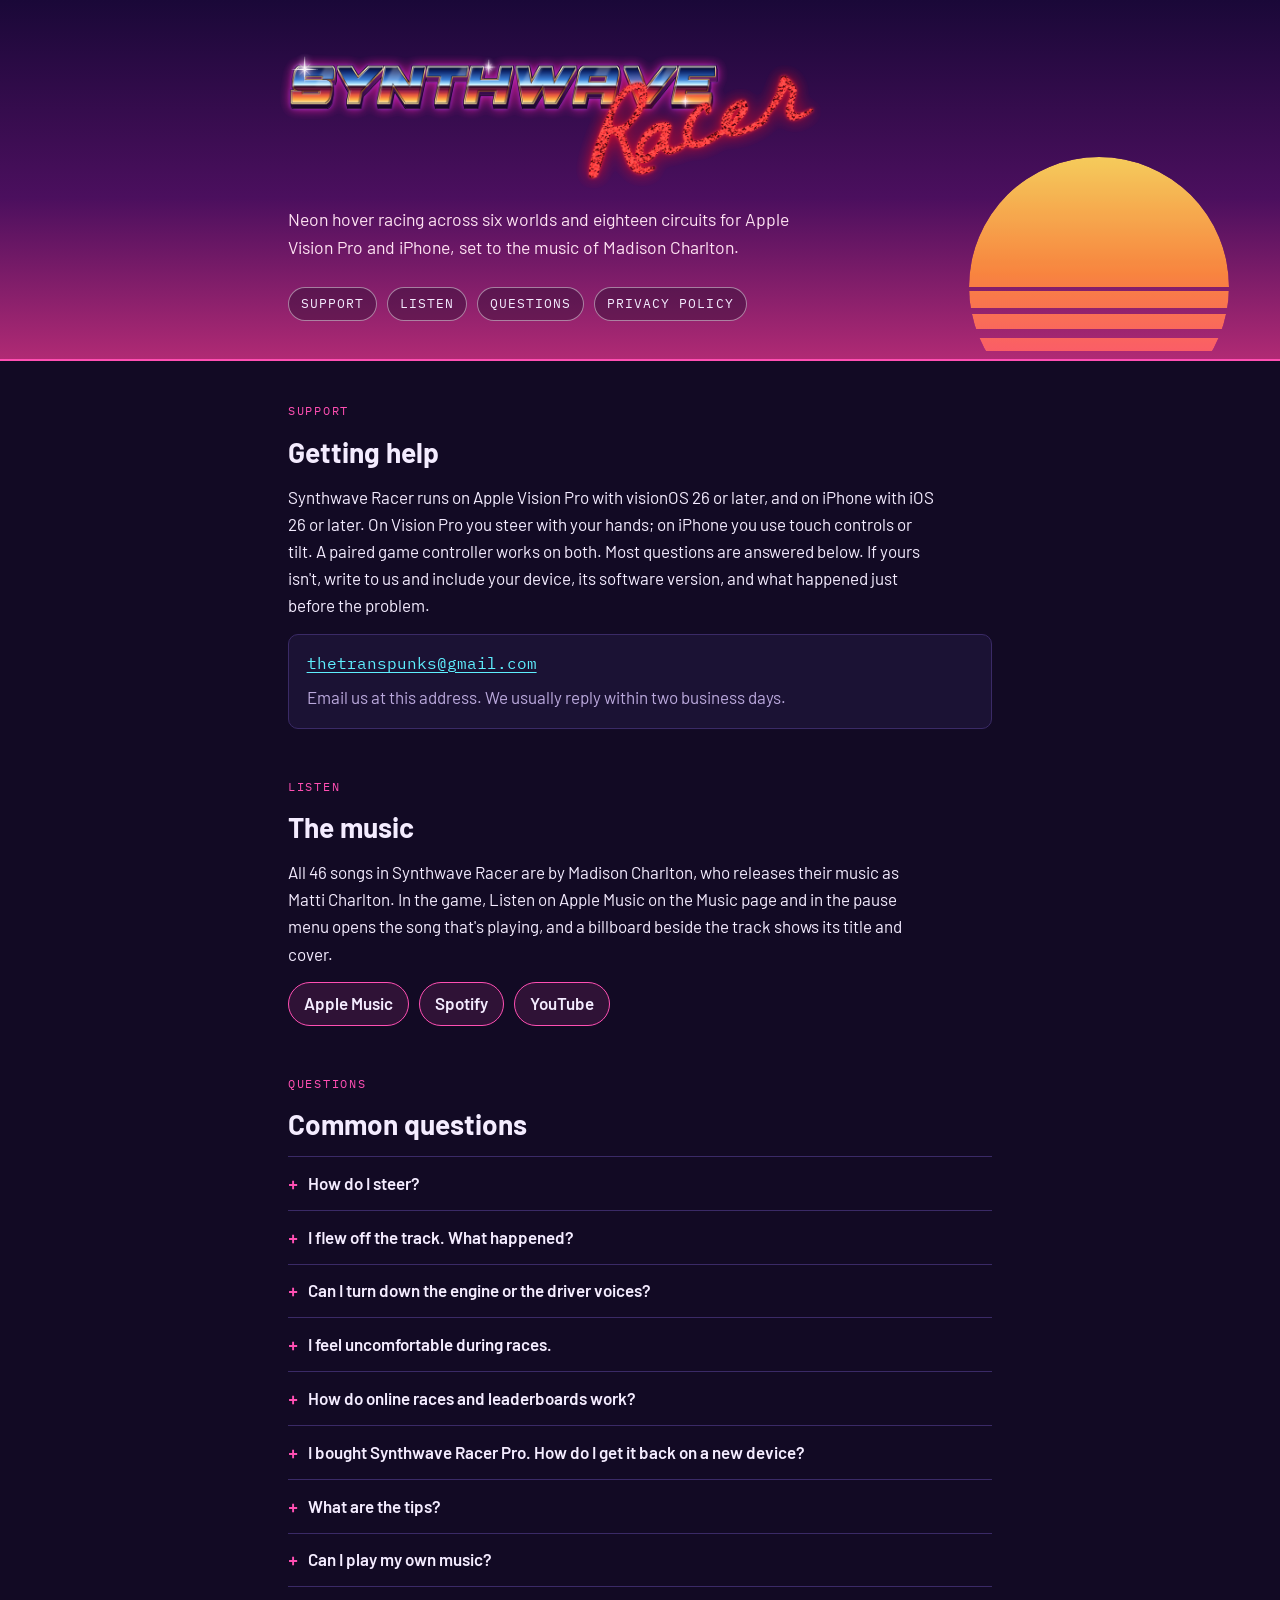
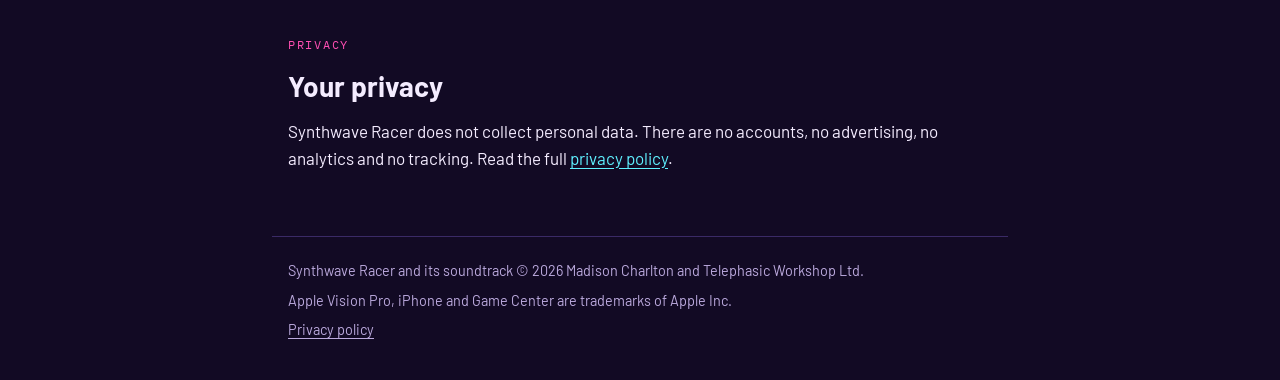
==== synthwave-racer/index.html @ 2fcea4d2 "Synthwave Racer support and privacy pages" ====
<!doctype html>
<html lang="en">
<head>
<meta charset="utf-8">
<meta name="viewport" content="width=device-width, initial-scale=1, viewport-fit=cover">
<title>Synthwave Racer · Support</title>
<meta name="description" content="Support, common questions and privacy policy for Synthwave Racer, neon hover racing for Apple Vision Pro and iPhone by Madison Charlton.">
<link rel="preconnect" href="https://fonts.googleapis.com">
<link rel="preconnect" href="https://fonts.gstatic.com" crossorigin>
<link rel="stylesheet" href="https://fonts.googleapis.com/css2?family=Barlow:ital,wght@0,400;0,500;0,600;0,700;1,400&family=IBM+Plex+Mono:wght@400;500&display=swap">
<link rel="stylesheet" href="style.css">
</head>
<body>
<header class="mast">
  <div class="sun" aria-hidden="true"></div>
  <div class="mast-inner">
    <h1 class="logo"><img src="wordmark.png" alt="Synthwave Racer" width="1200" height="307"></h1>
    <p class="tagline">Neon hover racing across six worlds and eighteen circuits for Apple Vision Pro and iPhone, set to the music of Madison Charlton.</p>
    <nav class="nav" aria-label="Sections">
      <a href="#support">Support</a>
      <a href="#listen">Listen</a>
      <a href="#faq">Questions</a>
      <a href="privacy/">Privacy policy</a>
    </nav>
  </div>
</header>

<main>
  <section id="support">
    <p class="eyebrow">Support</p>
    <h2>Getting help</h2>
    <p>Synthwave Racer runs on Apple Vision Pro with visionOS 26 or later, and on iPhone with iOS 26 or later. On Vision Pro you steer with your hands; on iPhone you use touch controls or tilt. A paired game controller works on both. Most questions are answered below. If yours isn't, write to us and include your device, its software version, and what happened just before the problem.</p>
    <div class="contact">
      <a class="addr" href="mailto:thetranspunks@gmail.com?subject=Synthwave%20Racer%20support">thetranspunks@gmail.com</a>
      <p class="muted">Email us at this address. We usually reply within two business days.</p>
    </div>
  </section>

  <section id="listen">
    <p class="eyebrow">Listen</p>
    <h2>The music</h2>
    <p>All 46 songs in Synthwave Racer are by Madison Charlton, who releases their music as Matti Charlton. In the game, Listen on Apple Music on the Music page and in the pause menu opens the song that's playing, and a billboard beside the track shows its title and cover.</p>
    <div class="listen">
      <a href="https://music.apple.com/us/artist/matti-charlton/1497270224" rel="noopener">Apple Music</a>
      <a href="https://open.spotify.com/artist/44xqmwgZfmMACrwjZJknc6" rel="noopener">Spotify</a>
      <a href="https://www.youtube.com/channel/UCbT2FtDQLdFI-yCMMT5DQ4A" rel="noopener">YouTube</a>
    </div>
  </section>

  <section id="faq">
    <p class="eyebrow">Questions</p>
    <h2>Common questions</h2>
    <div>
      <details>
        <summary>How do I steer?</summary>
        <div>
          <p><strong>Apple Vision Pro:</strong> hold your hands out in front of you as if on a wheel and tilt them to steer. With Speed Assist on (the default) the craft handles thrust: pinch with your left hand to brake and with your right hand to use an item. Touch your right thumb to your middle finger to jump, and your left thumb to your middle finger to switch between the cockpit and the chase view. Ring-finger pinches look behind you (right) and sound your horn (left). With Speed Assist off, pinch right for thrust and pinch left to brake; your left middle finger jumps, your left ring finger uses an item, your right middle finger switches the view and your right ring finger looks behind you. If you'd rather not use hand tracking, choose Pinch &amp; Drag in Settings: pinch and slide your hand to steer.</p>
          <p><strong>iPhone:</strong> put your left thumb anywhere on the left half of the screen and slide to steer, hold Brake on the right to slow down, and tap Jump to clear ramps and gaps. Hold the look-back button to see behind you, and tap Switch view to change between the cockpit and the chase view. In Settings you can switch to a throttle you hold yourself, or to tilt steering, where you turn the iPhone like a wheel. Settings also changes how see-through the controls are and swaps them for left-handed play.</p>
          <p><strong>Game controller:</strong> left stick steers, right trigger is thrust, left trigger brakes, A uses your item, B jumps, Y switches the view, X looks behind you, clicking the right stick sounds your horn, and Menu pauses.</p>
        </div>
      </details>
      <details>
        <summary>I flew off the track. What happened?</summary>
        <div>
          <p>Where a stretch of road has no barrier, the edge is real. If you drive or jump off it, you drop, the view dims, and you're put back on the road a moment later. You lose a little time but stay in the race.</p>
        </div>
      </details>
      <details>
        <summary>Can I turn down the engine or the driver voices?</summary>
        <div>
          <p>Yes. In Settings, under Sound, the music, the engine, the race effects and the driver voices each have their own switch and level.</p>
        </div>
      </details>
      <details>
        <summary>I feel uncomfortable during races.</summary>
        <div>
          <p>On Vision Pro, open Settings in the game and raise Comfort. That darkens the edges of your view in fast turns. You can also turn on the steering wheel guide, lower the race speed class, or switch to the chase view, which some people find steadier. Stop playing and take a break if you feel unwell.</p>
        </div>
      </details>
      <details>
        <summary>How do online races and leaderboards work?</summary>
        <div>
          <p>Online play and leaderboards use Apple Game Center. Sign in to Game Center in the Settings app on your Vision Pro or iPhone. Your best times on each of the 18 circuits go to that circuit's leaderboard, and online races match you with other players through Game Center.</p>
        </div>
      </details>
      <details>
        <summary>I bought Synthwave Racer Pro. How do I get it back on a new device?</summary>
        <div>
          <p>Open the Artist page or Settings in the game and choose Restore Purchases. Use the same Apple Account you bought it with.</p>
        </div>
      </details>
      <details>
        <summary>What are the tips?</summary>
        <div>
          <p>Tips are optional in-app purchases that support Madison Charlton's music and art. They don't unlock anything, and the game plays the same whether you tip or not. Payments are handled by Apple. To ask for a refund, use Apple's <a href="https://reportaproblem.apple.com" rel="noopener">Report a Problem</a> page.</p>
        </div>
      </details>
      <details>
        <summary>Can I play my own music?</summary>
        <div>
          <p>Yes. On the Music page choose Import your music and pick audio files. Imported songs stay on your device. The built-in soundtrack is Madison Charlton's own catalogue. On the same page you can shuffle everything, play only the soundtrack or only your own music, or pick the song a race starts with. Otherwise each circuit opens with its own theme song.</p>
        </div>
      </details>
    </div>
  </section>

  <section id="privacy">
    <p class="eyebrow">Privacy</p>
    <h2>Your privacy</h2>
    <p>Synthwave Racer does not collect personal data. There are no accounts, no advertising, no analytics and no tracking. Read the full <a href="privacy/">privacy policy</a>.</p>
  </section>
</main>

<footer>
  <span>Synthwave Racer and its soundtrack © 2026 Madison Charlton and Telephasic Workshop Ltd.</span>
  <span>Apple Vision Pro, iPhone and Game Center are trademarks of Apple Inc.</span>
  <span><a href="privacy/">Privacy policy</a></span>
</footer>
</body>
</html>
---- synthwave-racer/style.css ----
:root {
  --night: #120a24;
  --panel: #1b1234;
  --line: #3a2a66;
  --ink: #f4ecff;
  --muted: #bba9dd;
  --pink: #ff4fb3;
  --cyan: #5ff0ff;
  --sun-top: #ffd65c;
  --sun-low: #ff3d8b;
  --font-body: "Barlow", system-ui, -apple-system, "Segoe UI", sans-serif;
  --font-mono: "IBM Plex Mono", ui-monospace, "SF Mono", Menlo, monospace;
  color-scheme: dark;
}
* { box-sizing: border-box; }
html { scroll-padding-top: 1rem; }
body {
  margin: 0;
  background: var(--night);
  color: var(--ink);
  font-family: var(--font-body);
  font-size: 1.0625rem;
  line-height: 1.6;
}
img { max-width: 100%; }
a { color: var(--cyan); text-underline-offset: 3px; }
a:hover { color: var(--ink); }
a:focus-visible, button:focus-visible { outline: 2px solid var(--cyan); outline-offset: 3px; border-radius: 4px; }

.mast {
  position: relative;
  overflow: hidden;
  background: linear-gradient(180deg, #1a0838 0%, #4b0f5e 55%, #b02a74 100%);
  border-bottom: 2px solid var(--pink);
}
.mast-inner {
  position: relative;
  z-index: 2;
  max-width: 46rem;
  margin: 0 auto;
  padding: 3.2rem max(16px, env(safe-area-inset-right, 0px)) 2.4rem max(16px, env(safe-area-inset-left, 0px));
}
.mast.small .mast-inner { padding-block: 2rem 1.6rem; }
.sun {
  position: absolute;
  z-index: 1;
  right: max(4%, 16px);
  bottom: -16%;
  width: min(42vw, 260px);
  aspect-ratio: 1;
  border-radius: 50%;
  background: linear-gradient(180deg, var(--sun-top) 0%, #ff8a3d 45%, var(--sun-low) 100%);
  -webkit-mask: linear-gradient(180deg, #000 0 50%, transparent 50% 51.5%, #000 51.5% 58%, transparent 58% 60.5%, #000 60.5% 66%, transparent 66% 69.5%, #000 69.5% 74.5%, transparent 74.5% 79%, #000 79% 83%, transparent 83% 88.5%, #000 88.5% 91.5%, transparent 91.5% 100%);
  mask: linear-gradient(180deg, #000 0 50%, transparent 50% 51.5%, #000 51.5% 58%, transparent 58% 60.5%, #000 60.5% 66%, transparent 66% 69.5%, #000 69.5% 74.5%, transparent 74.5% 79%, #000 79% 83%, transparent 83% 88.5%, #000 88.5% 91.5%, transparent 91.5% 100%);
  box-shadow: 0 0 90px rgba(255, 90, 160, 0.55);
  opacity: 0.95;
}
.mast.small .sun { width: min(30vw, 170px); }
@media (max-width: 560px) {
  .mast-inner { padding-bottom: 8rem; }
  .mast.small .mast-inner { padding-bottom: 6rem; }
  .sun { width: 150px; bottom: -8%; right: 50%; transform: translateX(50%); }
  .mast.small .sun { width: 110px; }
}
.logo { margin: 0; line-height: 0; }
.logo img { display: block; width: min(100%, 34rem); height: auto; margin-left: -0.6rem; }
.mast.small .logo img { width: min(100%, 22rem); }
.tagline { margin: 0.9rem 0 0; max-width: 34rem; color: #ffe3f3; font-size: 1.1rem; }
.nav { display: flex; flex-wrap: wrap; gap: 0.6rem; margin-top: 1.6rem; }
.nav a {
  font-family: var(--font-mono);
  font-size: 0.82rem;
  letter-spacing: 0.08em;
  text-transform: uppercase;
  text-decoration: none;
  color: var(--ink);
  border: 1px solid rgba(255, 255, 255, 0.45);
  padding: 0.35rem 0.75rem;
  border-radius: 999px;
  background: rgba(18, 10, 36, 0.35);
}
.nav a:hover { border-color: var(--cyan); color: var(--cyan); }

main {
  max-width: 46rem;
  margin: 0 auto;
  padding: 2.5rem max(16px, env(safe-area-inset-right, 0px)) 4rem max(16px, env(safe-area-inset-left, 0px));
  display: grid;
  gap: 3rem;
}
section { display: grid; gap: 0.9rem; min-width: 0; }
.eyebrow {
  font-family: var(--font-mono);
  font-size: 0.78rem;
  letter-spacing: 0.14em;
  text-transform: uppercase;
  color: var(--pink);
  margin: 0;
}
h1.title, h2 { font-size: 1.75rem; line-height: 1.2; margin: 0; font-weight: 700; text-wrap: balance; }
h3 { font-size: 1.15rem; margin: 0.6rem 0 0; font-weight: 600; color: var(--cyan); text-wrap: balance; }
p, li { max-width: 65ch; margin: 0; }
ul { margin: 0; padding-left: 1.2rem; display: grid; gap: 0.4rem; }
.muted { color: var(--muted); }

.contact {
  border: 1px solid var(--line);
  background: var(--panel);
  border-radius: 10px;
  padding: 1rem 1.1rem;
  display: grid;
  gap: 0.5rem;
}
.addr { font-family: var(--font-mono); font-size: 1rem; word-break: break-all; }

.listen { display: flex; flex-wrap: wrap; gap: 0.6rem; }
.listen a {
  text-decoration: none;
  color: var(--ink);
  font-weight: 600;
  border: 1px solid var(--pink);
  padding: 0.45rem 0.95rem;
  border-radius: 999px;
  background: rgba(255, 79, 179, 0.12);
}
.listen a:hover { color: var(--cyan); border-color: var(--cyan); }

details { border-top: 1px solid var(--line); padding-block: 0.8rem; }
details:last-of-type { border-bottom: 1px solid var(--line); }
summary { cursor: pointer; font-weight: 600; list-style: none; display: flex; gap: 0.6rem; align-items: baseline; }
summary::-webkit-details-marker { display: none; }
summary::before { content: "+"; font-family: var(--font-mono); color: var(--pink); width: 1ch; flex: none; }
details[open] summary::before { content: "\2212"; }
details > div { padding: 0.6rem 0 0 1.6rem; display: grid; gap: 0.6rem; }

.policy-meta { font-family: var(--font-mono); font-size: 0.85rem; color: var(--muted); }
.facts { display: grid; grid-template-columns: repeat(auto-fit, minmax(12.5rem, 1fr)); gap: 0.75rem; }
.fact { border-left: 2px solid var(--pink); padding: 0.2rem 0 0.2rem 0.8rem; min-width: 0; }
.fact strong { display: block; font-size: 0.95rem; }
.fact span { color: var(--muted); font-size: 0.92rem; }

footer {
  border-top: 1px solid var(--line);
  max-width: 46rem;
  margin: 0 auto;
  padding: 1.4rem max(16px, env(safe-area-inset-right, 0px)) 2.4rem max(16px, env(safe-area-inset-left, 0px));
  color: var(--muted);
  font-size: 0.9rem;
  display: grid;
  gap: 0.4rem;
}
footer a { color: var(--muted); }
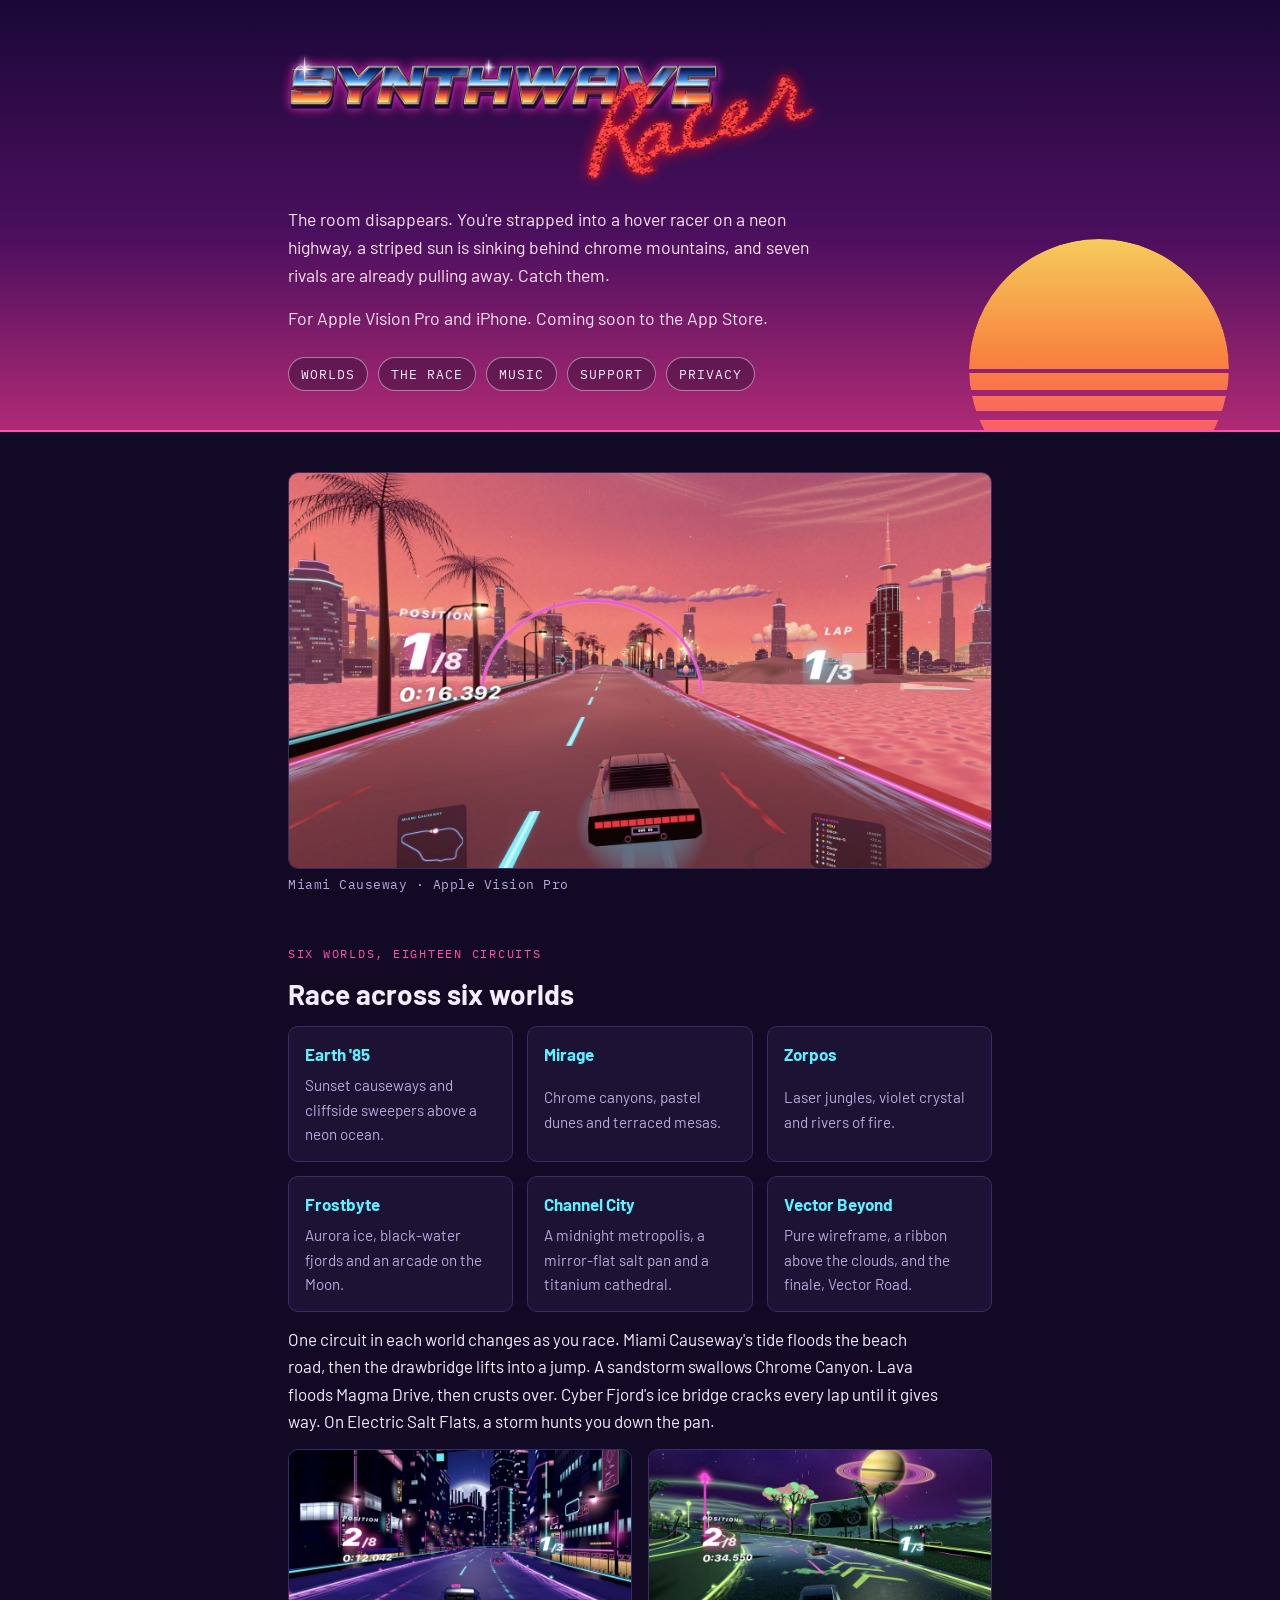
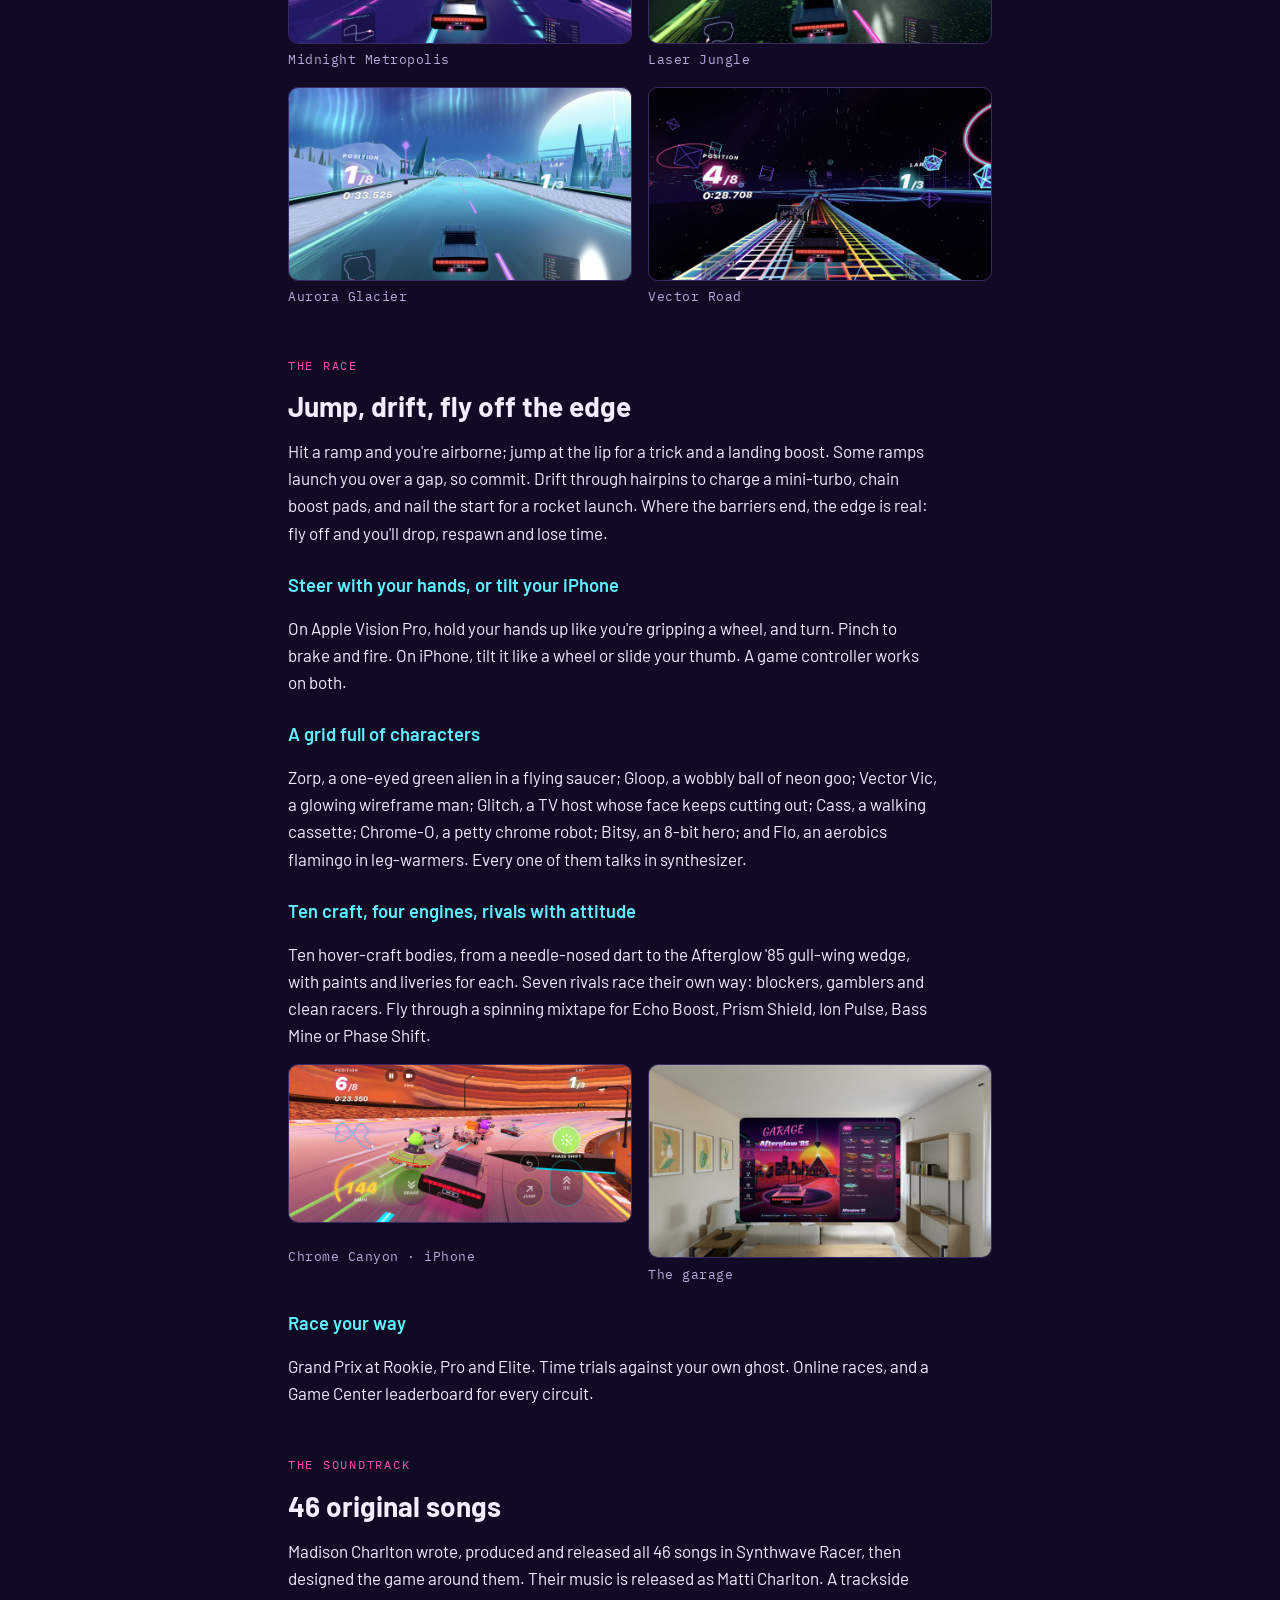
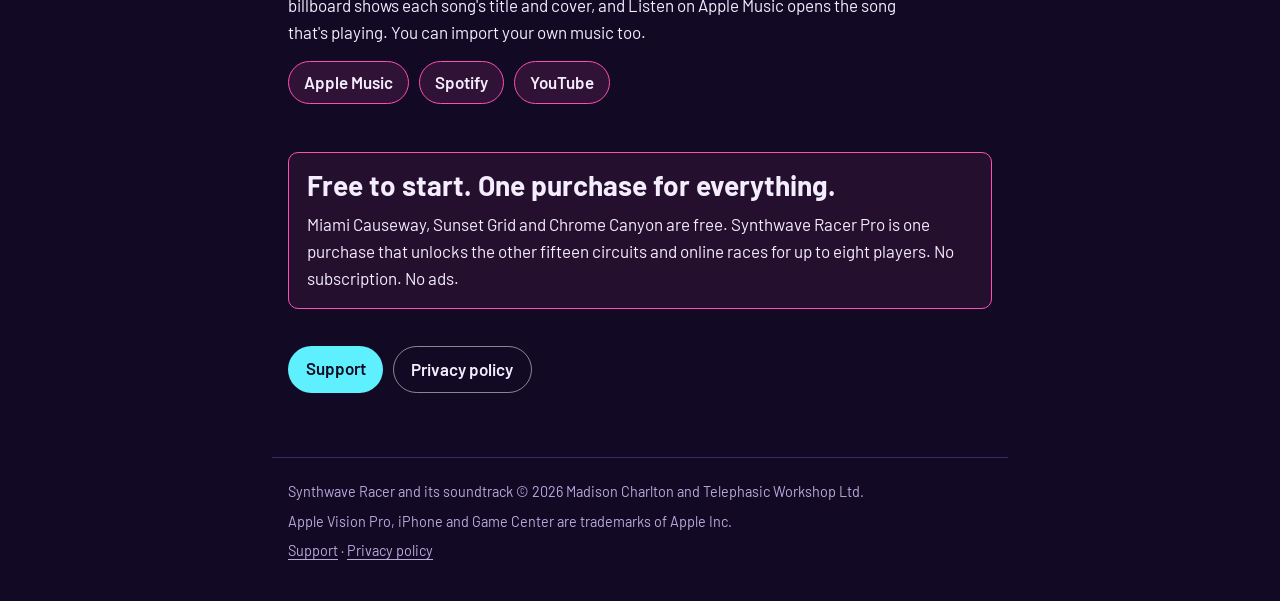
==== commit 6fb2370f: "Separate game page, support page and privacy page" ====
--- a/synthwave-racer/index.html
+++ b/synthwave-racer/index.html
@@ -3,8 +3,11 @@
 <head>
 <meta charset="utf-8">
 <meta name="viewport" content="width=device-width, initial-scale=1, viewport-fit=cover">
-<title>Synthwave Racer · Support</title>
-<meta name="description" content="Support, common questions and privacy policy for Synthwave Racer, neon hover racing for Apple Vision Pro and iPhone by Madison Charlton.">
+<title>Synthwave Racer · Neon hover racing for Apple Vision Pro and iPhone</title>
+<meta name="description" content="Six worlds, eighteen circuits and 46 original synthwave songs by Madison Charlton. Neon hover racing for Apple Vision Pro and iPhone.">
+<meta property="og:title" content="Synthwave Racer">
+<meta property="og:description" content="Six worlds, eighteen circuits and 46 original synthwave songs. Neon hover racing for Apple Vision Pro and iPhone.">
+<meta property="og:image" content="img/miami.jpg">
 <link rel="preconnect" href="https://fonts.googleapis.com">
 <link rel="preconnect" href="https://fonts.gstatic.com" crossorigin>
 <link rel="stylesheet" href="https://fonts.googleapis.com/css2?family=Barlow:ital,wght@0,400;0,500;0,600;0,700;1,400&family=IBM+Plex+Mono:wght@400;500&display=swap">
@@ -15,31 +18,66 @@
   <div class="sun" aria-hidden="true"></div>
   <div class="mast-inner">
     <h1 class="logo"><img src="wordmark.png" alt="Synthwave Racer" width="1200" height="307"></h1>
-    <p class="tagline">Neon hover racing across six worlds and eighteen circuits for Apple Vision Pro and iPhone, set to the music of Madison Charlton.</p>
+    <p class="tagline">The room disappears. You're strapped into a hover racer on a neon highway, a striped sun is sinking behind chrome mountains, and seven rivals are already pulling away. Catch them.</p>
+    <p class="tagline">For Apple Vision Pro and iPhone. Coming soon to the App Store.</p>
     <nav class="nav" aria-label="Sections">
-      <a href="#support">Support</a>
-      <a href="#listen">Listen</a>
-      <a href="#faq">Questions</a>
-      <a href="privacy/">Privacy policy</a>
+      <a href="#worlds">Worlds</a>
+      <a href="#race">The race</a>
+      <a href="#music">Music</a>
+      <a href="support/">Support</a>
+      <a href="privacy/">Privacy</a>
     </nav>
   </div>
 </header>
 
 <main>
-  <section id="support">
-    <p class="eyebrow">Support</p>
-    <h2>Getting help</h2>
-    <p>Synthwave Racer runs on Apple Vision Pro with visionOS 26 or later, and on iPhone with iOS 26 or later. On Vision Pro you steer with your hands; on iPhone you use touch controls or tilt. A paired game controller works on both. Most questions are answered below. If yours isn't, write to us and include your device, its software version, and what happened just before the problem.</p>
-    <div class="contact">
-      <a class="addr" href="mailto:thetranspunks@gmail.com?subject=Synthwave%20Racer%20support">thetranspunks@gmail.com</a>
-      <p class="muted">Email us at this address. We usually reply within two business days.</p>
+  <figure class="shot">
+    <img src="img/miami.jpg" alt="A hover racer on Miami Causeway at sunset, on Apple Vision Pro" width="1600" height="900">
+    <figcaption>Miami Causeway · Apple Vision Pro</figcaption>
+  </figure>
+
+  <section id="worlds">
+    <p class="eyebrow">Six worlds, eighteen circuits</p>
+    <h2>Race across six worlds</h2>
+    <div class="worlds">
+      <div class="world"><strong>Earth '85</strong><span>Sunset causeways and cliffside sweepers above a neon ocean.</span></div>
+      <div class="world"><strong>Mirage</strong><span>Chrome canyons, pastel dunes and terraced mesas.</span></div>
+      <div class="world"><strong>Zorpos</strong><span>Laser jungles, violet crystal and rivers of fire.</span></div>
+      <div class="world"><strong>Frostbyte</strong><span>Aurora ice, black-water fjords and an arcade on the Moon.</span></div>
+      <div class="world"><strong>Channel City</strong><span>A midnight metropolis, a mirror-flat salt pan and a titanium cathedral.</span></div>
+      <div class="world"><strong>Vector Beyond</strong><span>Pure wireframe, a ribbon above the clouds, and the finale, Vector Road.</span></div>
+    </div>
+    <p>One circuit in each world changes as you race. Miami Causeway's tide floods the beach road, then the drawbridge lifts into a jump. A sandstorm swallows Chrome Canyon. Lava floods Magma Drive, then crusts over. Cyber Fjord's ice bridge cracks every lap until it gives way. On Electric Salt Flats, a storm hunts you down the pan.</p>
+    <div class="gallery">
+      <figure class="shot"><img src="img/metropolis.jpg" alt="Midnight Metropolis" width="1600" height="900" loading="lazy"><figcaption>Midnight Metropolis</figcaption></figure>
+      <figure class="shot"><img src="img/jungle.jpg" alt="Laser Jungle" width="1600" height="900" loading="lazy"><figcaption>Laser Jungle</figcaption></figure>
+      <figure class="shot"><img src="img/glacier.jpg" alt="Aurora Glacier" width="1600" height="900" loading="lazy"><figcaption>Aurora Glacier</figcaption></figure>
+      <figure class="shot"><img src="img/vector.jpg" alt="Vector Road" width="1600" height="900" loading="lazy"><figcaption>Vector Road</figcaption></figure>
     </div>
   </section>
 
-  <section id="listen">
-    <p class="eyebrow">Listen</p>
-    <h2>The music</h2>
-    <p>All 46 songs in Synthwave Racer are by Madison Charlton, who releases their music as Matti Charlton. In the game, Listen on Apple Music on the Music page and in the pause menu opens the song that's playing, and a billboard beside the track shows its title and cover.</p>
+  <section id="race">
+    <p class="eyebrow">The race</p>
+    <h2>Jump, drift, fly off the edge</h2>
+    <p>Hit a ramp and you're airborne; jump at the lip for a trick and a landing boost. Some ramps launch you over a gap, so commit. Drift through hairpins to charge a mini-turbo, chain boost pads, and nail the start for a rocket launch. Where the barriers end, the edge is real: fly off and you'll drop, respawn and lose time.</p>
+    <h3>Steer with your hands, or tilt your iPhone</h3>
+    <p>On Apple Vision Pro, hold your hands up like you're gripping a wheel, and turn. Pinch to brake and fire. On iPhone, tilt it like a wheel or slide your thumb. A game controller works on both.</p>
+    <h3>A grid full of characters</h3>
+    <p>Zorp, a one-eyed green alien in a flying saucer; Gloop, a wobbly ball of neon goo; Vector Vic, a glowing wireframe man; Glitch, a TV host whose face keeps cutting out; Cass, a walking cassette; Chrome-O, a petty chrome robot; Bitsy, an 8-bit hero; and Flo, an aerobics flamingo in leg-warmers. Every one of them talks in synthesizer.</p>
+    <h3>Ten craft, four engines, rivals with attitude</h3>
+    <p>Ten hover-craft bodies, from a needle-nosed dart to the Afterglow '85 gull-wing wedge, with paints and liveries for each. Seven rivals race their own way: blockers, gamblers and clean racers. Fly through a spinning mixtape for Echo Boost, Prism Shield, Ion Pulse, Bass Mine or Phase Shift.</p>
+    <div class="gallery">
+      <figure class="shot"><img src="img/canyon.jpg" alt="Chrome Canyon on iPhone" width="1600" height="736" loading="lazy"><figcaption>Chrome Canyon · iPhone</figcaption></figure>
+      <figure class="shot"><img src="img/garage.jpg" alt="The garage, choosing a craft and paint" width="1600" height="900" loading="lazy"><figcaption>The garage</figcaption></figure>
+    </div>
+    <h3>Race your way</h3>
+    <p>Grand Prix at Rookie, Pro and Elite. Time trials against your own ghost. Online races, and a Game Center leaderboard for every circuit.</p>
+  </section>
+
+  <section id="music">
+    <p class="eyebrow">The soundtrack</p>
+    <h2>46 original songs</h2>
+    <p>Madison Charlton wrote, produced and released all 46 songs in Synthwave Racer, then designed the game around them. Their music is released as Matti Charlton. A trackside billboard shows each song's title and cover, and Listen on Apple Music opens the song that's playing. You can import your own music too.</p>
     <div class="listen">
       <a href="https://music.apple.com/us/artist/matti-charlton/1497270224" rel="noopener">Apple Music</a>
       <a href="https://open.spotify.com/artist/44xqmwgZfmMACrwjZJknc6" rel="noopener">Spotify</a>
@@ -47,74 +85,19 @@
     </div>
   </section>
 
-  <section id="faq">
-    <p class="eyebrow">Questions</p>
-    <h2>Common questions</h2>
-    <div>
-      <details>
-        <summary>How do I steer?</summary>
-        <div>
-          <p><strong>Apple Vision Pro:</strong> hold your hands out in front of you as if on a wheel and tilt them to steer. With Speed Assist on (the default) the craft handles thrust: pinch with your left hand to brake and with your right hand to use an item. Touch your right thumb to your middle finger to jump, and your left thumb to your middle finger to switch between the cockpit and the chase view. Ring-finger pinches look behind you (right) and sound your horn (left). With Speed Assist off, pinch right for thrust and pinch left to brake; your left middle finger jumps, your left ring finger uses an item, your right middle finger switches the view and your right ring finger looks behind you. If you'd rather not use hand tracking, choose Pinch &amp; Drag in Settings: pinch and slide your hand to steer.</p>
-          <p><strong>iPhone:</strong> put your left thumb anywhere on the left half of the screen and slide to steer, hold Brake on the right to slow down, and tap Jump to clear ramps and gaps. Hold the look-back button to see behind you, and tap Switch view to change between the cockpit and the chase view. In Settings you can switch to a throttle you hold yourself, or to tilt steering, where you turn the iPhone like a wheel. Settings also changes how see-through the controls are and swaps them for left-handed play.</p>
-          <p><strong>Game controller:</strong> left stick steers, right trigger is thrust, left trigger brakes, A uses your item, B jumps, Y switches the view, X looks behind you, clicking the right stick sounds your horn, and Menu pauses.</p>
-        </div>
-      </details>
-      <details>
-        <summary>I flew off the track. What happened?</summary>
-        <div>
-          <p>Where a stretch of road has no barrier, the edge is real. If you drive or jump off it, you drop, the view dims, and you're put back on the road a moment later. You lose a little time but stay in the race.</p>
-        </div>
-      </details>
-      <details>
-        <summary>Can I turn down the engine or the driver voices?</summary>
-        <div>
-          <p>Yes. In Settings, under Sound, the music, the engine, the race effects and the driver voices each have their own switch and level.</p>
-        </div>
-      </details>
-      <details>
-        <summary>I feel uncomfortable during races.</summary>
-        <div>
-          <p>On Vision Pro, open Settings in the game and raise Comfort. That darkens the edges of your view in fast turns. You can also turn on the steering wheel guide, lower the race speed class, or switch to the chase view, which some people find steadier. Stop playing and take a break if you feel unwell.</p>
-        </div>
-      </details>
-      <details>
-        <summary>How do online races and leaderboards work?</summary>
-        <div>
-          <p>Online play and leaderboards use Apple Game Center. Sign in to Game Center in the Settings app on your Vision Pro or iPhone. Your best times on each of the 18 circuits go to that circuit's leaderboard, and online races match you with other players through Game Center.</p>
-        </div>
-      </details>
-      <details>
-        <summary>I bought Synthwave Racer Pro. How do I get it back on a new device?</summary>
-        <div>
-          <p>Open the Artist page or Settings in the game and choose Restore Purchases. Use the same Apple Account you bought it with.</p>
-        </div>
-      </details>
-      <details>
-        <summary>What are the tips?</summary>
-        <div>
-          <p>Tips are optional in-app purchases that support Madison Charlton's music and art. They don't unlock anything, and the game plays the same whether you tip or not. Payments are handled by Apple. To ask for a refund, use Apple's <a href="https://reportaproblem.apple.com" rel="noopener">Report a Problem</a> page.</p>
-        </div>
-      </details>
-      <details>
-        <summary>Can I play my own music?</summary>
-        <div>
-          <p>Yes. On the Music page choose Import your music and pick audio files. Imported songs stay on your device. The built-in soundtrack is Madison Charlton's own catalogue. On the same page you can shuffle everything, play only the soundtrack or only your own music, or pick the song a race starts with. Otherwise each circuit opens with its own theme song.</p>
-        </div>
-      </details>
+  <section id="price">
+    <div class="price">
+      <h2>Free to start. One purchase for everything.</h2>
+      <p>Miami Causeway, Sunset Grid and Chrome Canyon are free. Synthwave Racer Pro is one purchase that unlocks the other fifteen circuits and online races for up to eight players. No subscription. No ads.</p>
     </div>
-  </section>
-
-  <section id="privacy">
-    <p class="eyebrow">Privacy</p>
-    <h2>Your privacy</h2>
-    <p>Synthwave Racer does not collect personal data. There are no accounts, no advertising, no analytics and no tracking. Read the full <a href="privacy/">privacy policy</a>.</p>
+    <p class="cta"><a href="support/">Support</a><a class="ghost" href="privacy/">Privacy policy</a></p>
   </section>
 </main>
 
 <footer>
   <span>Synthwave Racer and its soundtrack © 2026 Madison Charlton and Telephasic Workshop Ltd.</span>
   <span>Apple Vision Pro, iPhone and Game Center are trademarks of Apple Inc.</span>
-  <span><a href="privacy/">Privacy policy</a></span>
+  <span><a href="support/">Support</a> · <a href="privacy/">Privacy policy</a></span>
 </footer>
 </body>
 </html>
--- a/synthwave-racer/style.css
+++ b/synthwave-racer/style.css
@@ -150,3 +150,21 @@
   gap: 0.4rem;
 }
 footer a { color: var(--muted); }
+
+/* Marketing page */
+.cta { display: flex; flex-wrap: wrap; gap: 0.6rem; margin-top: 1.4rem; }
+.cta a {
+  text-decoration: none; font-weight: 600; color: var(--night);
+  background: var(--cyan); padding: 0.55rem 1.1rem; border-radius: 999px;
+}
+.cta a.ghost { background: transparent; color: var(--ink); border: 1px solid rgba(255,255,255,0.5); }
+.cta a:hover { filter: brightness(1.1); }
+.shot { margin: 0; display: grid; gap: 0.4rem; }
+.shot img { display: block; width: 100%; height: auto; border-radius: 10px; border: 1px solid var(--line); }
+.shot figcaption { font-family: var(--font-mono); font-size: 0.8rem; color: var(--muted); letter-spacing: 0.04em; }
+.gallery { display: grid; grid-template-columns: repeat(auto-fit, minmax(16rem, 1fr)); gap: 1rem; }
+.worlds { display: grid; grid-template-columns: repeat(auto-fit, minmax(13rem, 1fr)); gap: 0.9rem; }
+.world { border: 1px solid var(--line); background: var(--panel); border-radius: 10px; padding: 0.9rem 1rem; display: grid; gap: 0.3rem; min-width: 0; }
+.world strong { color: var(--cyan); }
+.world span { color: var(--muted); font-size: 0.95rem; }
+.price { border: 1px solid var(--pink); border-radius: 10px; padding: 1rem 1.1rem; background: rgba(255,79,179,0.08); display: grid; gap: 0.5rem; }
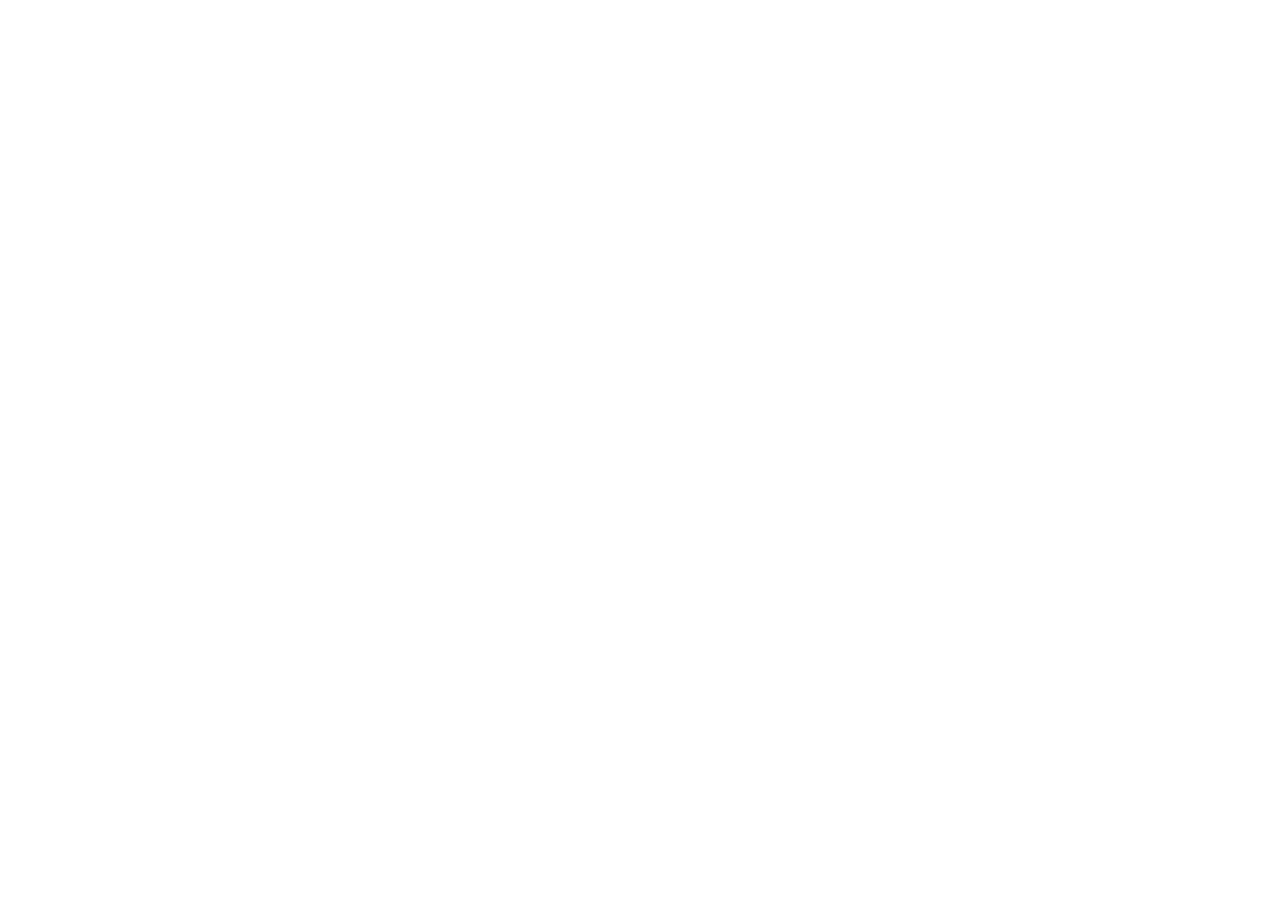
==== commit e7e7cfec: "Synthwave Starships: game, support and privacy pages; old Synthwave Racer URLs redirect Co-Authored-" ====
--- a/synthwave-racer/index.html
+++ b/synthwave-racer/index.html
@@ -1,103 +1,6 @@
-<!doctype html>
-<html lang="en">
-<head>
-<meta charset="utf-8">
-<meta name="viewport" content="width=device-width, initial-scale=1, viewport-fit=cover">
-<title>Synthwave Racer · Neon hover racing for Apple Vision Pro and iPhone</title>
-<meta name="description" content="Six worlds, eighteen circuits and 46 original synthwave songs by Madison Charlton. Neon hover racing for Apple Vision Pro and iPhone.">
-<meta property="og:title" content="Synthwave Racer">
-<meta property="og:description" content="Six worlds, eighteen circuits and 46 original synthwave songs. Neon hover racing for Apple Vision Pro and iPhone.">
-<meta property="og:image" content="img/miami.jpg">
-<link rel="preconnect" href="https://fonts.googleapis.com">
-<link rel="preconnect" href="https://fonts.gstatic.com" crossorigin>
-<link rel="stylesheet" href="https://fonts.googleapis.com/css2?family=Barlow:ital,wght@0,400;0,500;0,600;0,700;1,400&family=IBM+Plex+Mono:wght@400;500&display=swap">
-<link rel="stylesheet" href="style.css">
-</head>
-<body>
-<header class="mast">
-  <div class="sun" aria-hidden="true"></div>
-  <div class="mast-inner">
-    <h1 class="logo"><img src="wordmark.png" alt="Synthwave Racer" width="1200" height="307"></h1>
-    <p class="tagline">The room disappears. You're strapped into a hover racer on a neon highway, a striped sun is sinking behind chrome mountains, and seven rivals are already pulling away. Catch them.</p>
-    <p class="tagline">For Apple Vision Pro and iPhone. Coming soon to the App Store.</p>
-    <nav class="nav" aria-label="Sections">
-      <a href="#worlds">Worlds</a>
-      <a href="#race">The race</a>
-      <a href="#music">Music</a>
-      <a href="support/">Support</a>
-      <a href="privacy/">Privacy</a>
-    </nav>
-  </div>
-</header>
-
-<main>
-  <figure class="shot">
-    <img src="img/miami.jpg" alt="A hover racer on Miami Causeway at sunset, on Apple Vision Pro" width="1600" height="900">
-    <figcaption>Miami Causeway · Apple Vision Pro</figcaption>
-  </figure>
-
-  <section id="worlds">
-    <p class="eyebrow">Six worlds, eighteen circuits</p>
-    <h2>Race across six worlds</h2>
-    <div class="worlds">
-      <div class="world"><strong>Earth '85</strong><span>Sunset causeways and cliffside sweepers above a neon ocean.</span></div>
-      <div class="world"><strong>Mirage</strong><span>Chrome canyons, pastel dunes and terraced mesas.</span></div>
-      <div class="world"><strong>Zorpos</strong><span>Laser jungles, violet crystal and rivers of fire.</span></div>
-      <div class="world"><strong>Frostbyte</strong><span>Aurora ice, black-water fjords and an arcade on the Moon.</span></div>
-      <div class="world"><strong>Channel City</strong><span>A midnight metropolis, a mirror-flat salt pan and a titanium cathedral.</span></div>
-      <div class="world"><strong>Vector Beyond</strong><span>Pure wireframe, a ribbon above the clouds, and the finale, Vector Road.</span></div>
-    </div>
-    <p>One circuit in each world changes as you race. Miami Causeway's tide floods the beach road, then the drawbridge lifts into a jump. A sandstorm swallows Chrome Canyon. Lava floods Magma Drive, then crusts over. Cyber Fjord's ice bridge cracks every lap until it gives way. On Electric Salt Flats, a storm hunts you down the pan.</p>
-    <div class="gallery">
-      <figure class="shot"><img src="img/metropolis.jpg" alt="Midnight Metropolis" width="1600" height="900" loading="lazy"><figcaption>Midnight Metropolis</figcaption></figure>
-      <figure class="shot"><img src="img/jungle.jpg" alt="Laser Jungle" width="1600" height="900" loading="lazy"><figcaption>Laser Jungle</figcaption></figure>
-      <figure class="shot"><img src="img/glacier.jpg" alt="Aurora Glacier" width="1600" height="900" loading="lazy"><figcaption>Aurora Glacier</figcaption></figure>
-      <figure class="shot"><img src="img/vector.jpg" alt="Vector Road" width="1600" height="900" loading="lazy"><figcaption>Vector Road</figcaption></figure>
-    </div>
-  </section>
-
-  <section id="race">
-    <p class="eyebrow">The race</p>
-    <h2>Jump, drift, fly off the edge</h2>
-    <p>Hit a ramp and you're airborne; jump at the lip for a trick and a landing boost. Some ramps launch you over a gap, so commit. Drift through hairpins to charge a mini-turbo, chain boost pads, and nail the start for a rocket launch. Where the barriers end, the edge is real: fly off and you'll drop, respawn and lose time.</p>
-    <h3>Steer with your hands, or tilt your iPhone</h3>
-    <p>On Apple Vision Pro, hold your hands up like you're gripping a wheel, and turn. Pinch to brake and fire. On iPhone, tilt it like a wheel or slide your thumb. A game controller works on both.</p>
-    <h3>A grid full of characters</h3>
-    <p>Zorp, a one-eyed green alien in a flying saucer; Gloop, a wobbly ball of neon goo; Vector Vic, a glowing wireframe man; Glitch, a TV host whose face keeps cutting out; Cass, a walking cassette; Chrome-O, a petty chrome robot; Bitsy, an 8-bit hero; and Flo, an aerobics flamingo in leg-warmers. Every one of them talks in synthesizer.</p>
-    <h3>Ten craft, four engines, rivals with attitude</h3>
-    <p>Ten hover-craft bodies, from a needle-nosed dart to the Afterglow '85 gull-wing wedge, with paints and liveries for each. Seven rivals race their own way: blockers, gamblers and clean racers. Fly through a spinning mixtape for Echo Boost, Prism Shield, Ion Pulse, Bass Mine or Phase Shift.</p>
-    <div class="gallery">
-      <figure class="shot"><img src="img/canyon.jpg" alt="Chrome Canyon on iPhone" width="1600" height="736" loading="lazy"><figcaption>Chrome Canyon · iPhone</figcaption></figure>
-      <figure class="shot"><img src="img/garage.jpg" alt="The garage, choosing a craft and paint" width="1600" height="900" loading="lazy"><figcaption>The garage</figcaption></figure>
-    </div>
-    <h3>Race your way</h3>
-    <p>Grand Prix at Rookie, Pro and Elite. Time trials against your own ghost. Online races, and a Game Center leaderboard for every circuit.</p>
-  </section>
-
-  <section id="music">
-    <p class="eyebrow">The soundtrack</p>
-    <h2>46 original songs</h2>
-    <p>Madison Charlton wrote, produced and released all 46 songs in Synthwave Racer, then designed the game around them. Their music is released as Matti Charlton. A trackside billboard shows each song's title and cover, and Listen on Apple Music opens the song that's playing. You can import your own music too.</p>
-    <div class="listen">
-      <a href="https://music.apple.com/us/artist/matti-charlton/1497270224" rel="noopener">Apple Music</a>
-      <a href="https://open.spotify.com/artist/44xqmwgZfmMACrwjZJknc6" rel="noopener">Spotify</a>
-      <a href="https://www.youtube.com/channel/UCbT2FtDQLdFI-yCMMT5DQ4A" rel="noopener">YouTube</a>
-    </div>
-  </section>
-
-  <section id="price">
-    <div class="price">
-      <h2>Free to start. One purchase for everything.</h2>
-      <p>Miami Causeway, Sunset Grid and Chrome Canyon are free. Synthwave Racer Pro is one purchase that unlocks the other fifteen circuits and online races for up to eight players. No subscription. No ads.</p>
-    </div>
-    <p class="cta"><a href="support/">Support</a><a class="ghost" href="privacy/">Privacy policy</a></p>
-  </section>
-</main>
-
-<footer>
-  <span>Synthwave Racer and its soundtrack © 2026 Madison Charlton and Telephasic Workshop Ltd.</span>
-  <span>Apple Vision Pro, iPhone and Game Center are trademarks of Apple Inc.</span>
-  <span><a href="support/">Support</a> · <a href="privacy/">Privacy policy</a></span>
-</footer>
-</body>
-</html>
+<!doctype html><html lang="en"><head><meta charset="utf-8"><title>Synthwave Starships</title>
+<meta http-equiv="refresh" content="0; url=https://madison.matticharlton.com/synthwave-starships/"><link rel="canonical" href="https://madison.matticharlton.com/synthwave-starships/">
+<meta name="viewport" content="width=device-width,initial-scale=1"></head>
+<body style="background:#120a24;color:#f4ecff;font-family:-apple-system,sans-serif;padding:24px">
+<p>Synthwave Racer is now <a style="color:#5ff0ff" href="https://madison.matticharlton.com/synthwave-starships/">Synthwave Starships</a>.</p>
+<script>location.replace("https://madison.matticharlton.com/synthwave-starships/")</script></body></html>
